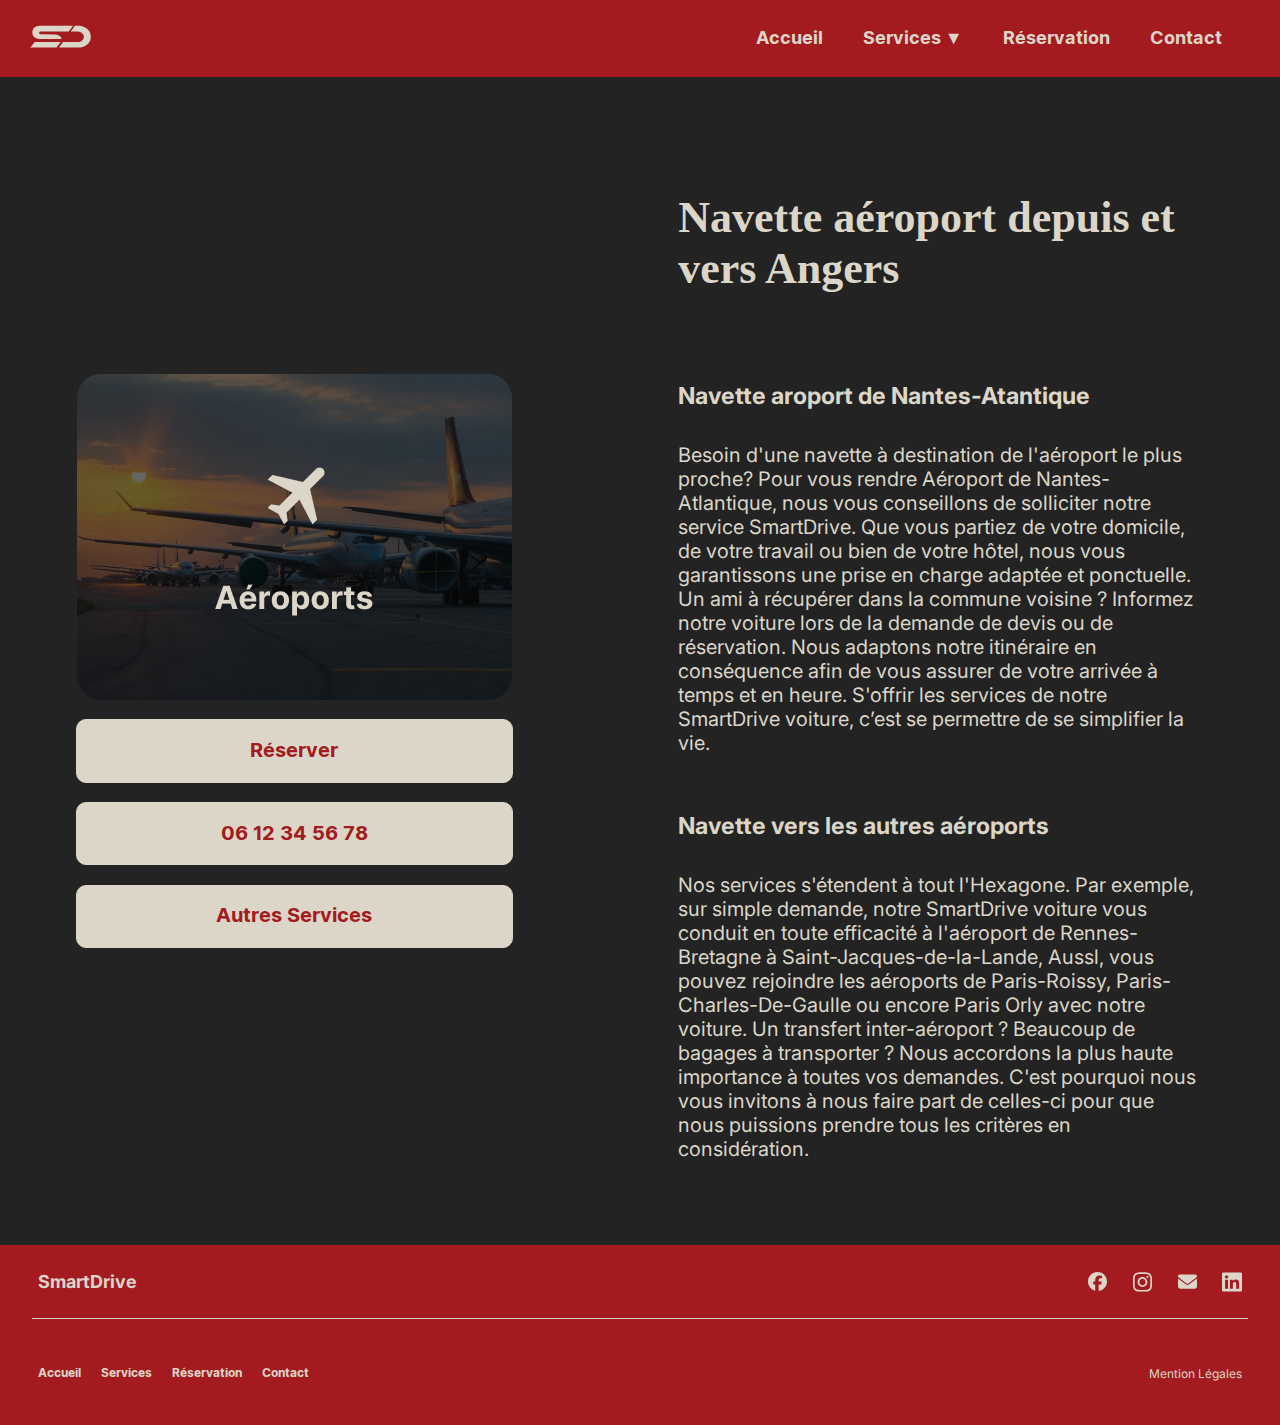
==== aeroport.html @ 3191eb0e "services + refonte des boutons" ====
<!DOCTYPE html>
<html lang="en">
<head>
    <meta charset="UTF-8">
    <meta name="viewport" content="width=device-width, initial-scale=1.0">
    <link rel="stylesheet" href="style.css">
    <link rel="preconnect" href="https://fonts.googleapis.com">
    <link rel="preconnect" href="https://fonts.gstatic.com" crossorigin>
    <link href="https://fonts.googleapis.com/css2?family=Konkhmer+Sleokchher&display=swap" rel="stylesheet">
    <link href="https://fonts.googleapis.com/icon?family=Material+Icons" rel="stylesheet">
    <link rel="icon" type="image/x-svg" href="Images/Plan de travail 1_1.svg">
    <title>SmartDrive - Réservation</title>
</head>
<body>
    <nav>
        <div id="nav">
            <div id="nav-container">
                <a id="nav-logo" href="index.html">
                    <img src="Images/Plan de travail 1_1.svg">
                </a>
                <ul class="nav-listing">
                    <li><a href="index.html">Accueil</a></li>
                    <li><a href="#ancre">Services ▼</a>
                        <ul class="dropdown">
                            <li><a href="demande.html">A la demande</a></li>
                            <li><a href="distance.html">Toutes distances</a></li>
                            <li><a href="aeroport.html">Aéroports</a></li>
                            <li><a href="gare.html">Gares</a></li>
                            <li><a href="balneaire.html">Station balnéaires</a></li>
                            <li><a href="business.html">Business</a></li>
                            <li><a href="mariage.html">Mariage</a></li>
                            <li><a href="tourisme.html">Tourisme</a></li>
                        </ul>
                    </li>
                    <li><a href="réservation.html">Réservation</a></li>
                    <li><a href="contact.html">Contact</a></li>
                </ul>
            </div>
        </div>
    </nav>
    <main>
        <div class="type-service">
            <div class="type-service-button">
                <img src="Images/Frame 105 (5).png">
                <a href="réservation.html">Réserver</a>
                <a href="tel:+33612345678">06 12 34 56 78</a>
                <a href="index.html #ancre">Autres Services</a>
            </div>
            <div class="type-service-text"> 
                <h1>Navette aéroport depuis et vers Angers</h1>
                <h3>Navette aroport de Nantes-Atantique</h3>
                <p>Besoin d'une navette à destination de l'aéroport le plus proche? Pour vous rendre Aéroport de Nantes-Atlantique, nous vous conseillons de solliciter notre service SmartDrive. Que vous partiez de votre domicile, de votre travail ou bien de votre hôtel, nous vous garantissons une prise en charge adaptée et ponctuelle. Un ami à récupérer dans la commune voisine ? Informez notre voiture lors de la demande de devis ou de réservation. Nous adaptons notre itinéraire en conséquence afin de vous assurer de votre arrivée à temps et en heure. S'offrir les services de notre SmartDrive voiture, c’est se permettre de se simplifier la vie.</p>
                <h3>Navette vers les autres aéroports</h3>
                <p>Nos services s'étendent à tout l'Hexagone. Par exemple, sur simple demande, notre SmartDrive voiture vous conduit en toute efficacité à l'aéroport de Rennes-Bretagne à Saint-Jacques-de-la-Lande, Aussl, vous pouvez rejoindre les aéroports de Paris-Roissy, Paris-Charles-De-Gaulle ou encore Paris Orly avec notre voiture. Un transfert inter-aéroport ? Beaucoup de bagages à transporter ? Nous accordons la plus haute importance à toutes vos demandes. C'est pourquoi nous vous invitons à nous faire part de celles-ci pour que nous puissions prendre tous les critères en considération.</p>
            </div>
        </div>
    </main>
    <footer>
        <div id="headfooter">
            <h1>SmartDrive</h1>
            <div id="reseau">
                <a href="">
                    <img src="Images/facebook-brands-solid.svg">
                </a>
                <a href="">
                    <img src="Images/instagram-brands-solid.svg">
                </a>
                <a href="mailto:contact@smartdrive.com">
                    <img src="Images/envelope-solid.svg">
                </a>
                <a href="">
                    <img src="Images/linkedin-brands-solid.svg">
                </a>
            </div>
        </div>
        <div id="line">
            <div id="horizontal-line"></div>
        </div>
        <div id="bottomfooter">
            <ul class="nav-listing">
                <li><a href="index.html" >Accueil</a></li>
                <li><a href="contact.html">Services</a></li>
                <li><a href="réservation.html">Réservation</a></li>
                <li><a href="contact.html">Contact</a></li>
            </ul>
            <div id="mention">
                <a href="mention.html">Mention Légales</a>
            </div>
        </div>
    </footer>
    <script src="index.js"></script>    
</body> 
</html>
---- style.css ----
@import url('https://fonts.googleapis.com/css2?family=Inter:ital,opsz,wght@0,14..32,100..900;1,14..32,100..900&family=Konkhmer+Sleokchher&display=swap');

body{
    margin: 0;
    padding: 0;
    font-family: "Inter";
    background-color:#232323;
    color: #DBD6C8;
}
#nav{
    background: #A31B1E;
}
#nav-container{
    display: flex;
    align-items: center;
    justify-content: space-between;
    margin-inline: auto;
}
.nav-listing{
    display: flex;
    align-items: center;
    list-style: none;
    padding-right: 3vw;
}
.nav-listing a{
    padding: 10px 20px;
    font-size: 18px;
    text-decoration: none;
    color: #DBD6C8;
    font-family: "konkhmer Sleokchher";
}
.nav-listing a:hover{
    color: #232323;
}
#nav-logo{
    display: flex;
    align-items: center;
}
#nav-logo img{
    padding: 0 22px;
    max-width:6vw ;
}
ul li ul.dropdown li{
    display: block;
}
ul li ul.dropdown{
    padding: 20px 0;
    width: auto;
    background: #A31B1E;
    position: absolute;
    z-index: 999;
    display: none;
}
ul li:hover ul.dropdown{
    display: block;
}
#SD{
    background-image:url(Images/AdobeStock_826654348\ 1.png);
    background-repeat: no-repeat;
    background-size: cover;
    display: flex;
    justify-content: center;
    align-items: center;
    height: 50vw;
}
#SmartDrive{
    height: auto;
    display: flex;
    justify-content: center;
    align-items: center;
    flex-direction: column;
}
#SmartDrive h1{
    font-family: "Konkhmer Sleokchher";
    font-size: 106px;
    margin: 0;
}
#SmartDrive p{
    font-family: Castoro;
    font-size: 50px;
    margin: 0;
}
main h1{
    display: flex;
    justify-content: center;
    align-items: center;
    font-family: Castoro;
    font-size: 45px;
    margin: 4vw 0;
}
#header-txt{
    font-size: 18px;
    padding: 2vw 10vw 0;
}
#CTA{
    display: flex;
    justify-content: flex-end;
    align-items: flex-start;
    margin:0 10vw 5vw ;
    gap: 1vw;
}
#CTA a {
    display: flex;
    justify-content: center;
    align-items: center;
    background-color: #A31B1E;
    width: 7vw;
    height: 3.5vw;
    border: #A31B1E solid 1px;
    border-radius:12px ;
    color: #DBD6C8;
    text-decoration: none;
    font-size: 14px;
    font-family: "Konkhmer Sleokchher";
}
#CTA a:hover{
    color: #A31B1E;
    background-color: #DBD6C8;
    border: #DBD6C8 solid 1px;
}
#card {
    display: flex;
    justify-content: center;
    align-items: center;
    flex-wrap: wrap;
    gap: 1.2vw;
    margin:0 10vw 10vw ;
}
#card img{
    width: 3vw;
}
#card a{
    display: flex;
    justify-content: center;
    align-items: center;
    flex-direction: column;
    width: 18.5vw;
    height: 12vw;
    color: #232323;
    background-color: #DBD6C8;
    border: #DBD6C8 solid 1px;
    border-radius: 1vw;
    text-decoration: none;
    font-size: 24px;
    font-family: "Konkhmer Sleokchher";
    gap: 1vw;
}
#card p{
    margin: 0;
}#card a:hover{
    background-color: #A31B1E;
    border: #A31B1E;
}
#slider-container{
    margin: 0 0 10vw 10vw;
    overflow: hidden;
}
#slider-container #slider{
    display: flex;
    flex-wrap: nowrap;
    gap: 1vw;
    animation: transform 12s infinite ease-in-out;
}
#slider img{
    width: 30vw;
}
@keyframes transform{
    0%,
    20%{
        transform: translateX(0);
    }
    25%,
    45%{
        transform: translateX(-100%);
    }
    50%,
    70%{
        transform: translateX(-200%);
    }
    75%,
    95%{
        transform: translateX(-300%);
    }
    100%{
        transform: translateX(-400);
    }
}
.service{
    display: flex;
    justify-content: space-between;
    flex-direction: row;
    margin:5vw 10vw 5vw ;
}
.service-txt{
    display: flex;
    align-items: flex-end;
    flex-direction: column;
    width: 50%;
    text-align: justify;
}
.service img{
    max-width: 40%;
}
.service2-txt{
    display: flex;
    align-items: flex-start;
    flex-direction: column;
    width: 50%;
    text-align: justify;
}
.service h2{
    color: #A31B1E;
    font-family: Castoro;
    font-size: 32px;
}
footer{
    background-color: #A31B1E;
}
#headfooter{
    display: flex;
    justify-content: space-between;
    align-items: center;
    margin: 0 3vw 0;
    padding: 2vw 0;
}
#headfooter h1{
    font-size: 18px ;
    margin: 0;
}
#reseau{
    display: flex;
    justify-content: center;
    align-items: center;
    gap: 2vw;
}
#headfooter a{
    min-width: 1.5vw;
}
#headfooter img{
    display: flex;
    justify-content: center;
}
#line{
    display: flex;
    align-items: center;
    justify-content: center;
}
#horizontal-line{
    width: 95%;
    height: 1px;
    background-color: #DBD6C8;
}
#bottomfooter{
    display: flex;
    justify-content: space-between;
    align-items: center;
    margin: 0 3vw 0;
    padding: 2vw 0;
}
#bottomfooter ul{
    padding: 0;
}
#bottomfooter a{
    padding-left: 0;
    color: #DBD6C8;
    text-decoration: none;
    font-size: 12px;
}
.vertical-line{
    height: 30vw;
    width: 1px;
    background-color: #DBD6C8;
}
.lieu{
    display: flex;
    justify-content: center;
    flex-direction: column;
}
.reservation .lieu input{
    width: 40vw; 
}
.reservation{
    display: flex;
    margin-bottom: 5vw;
}
#form-gauche{
    display: flex;
    justify-content: flex-start;
    align-items: flex-start;
    flex-direction: column;
    margin: 0 5vw 0 ;
}
#form-droite{
    display: flex;
    justify-content: flex-start;
    align-items: flex-start;
    flex-direction: column;
    margin: 0 5vw 0 ;
}
#aller-retour input{
    width: 1vw;
    margin: 0 2vw 2vw 0;
    height: 1vw;
}
#aller-retour{
    margin-top: 2vw;
}
#date-horaire{
    display: flex;
    justify-content: space-between;
    gap: 1vw;
}
#date{
    display: flex;
    justify-content: center;
    flex-direction: column;
}
#horaire{
    display: flex;
    justify-content: center;
    flex-direction: column;
}
#adulte-enfant-bebe{
    display: flex;
    justify-content: space-between;
    gap: 1vw;
}
.adulte{
    display: flex;
    justify-content: center;
    flex-direction: column;
}
#nom-prenom{
    margin-top: 3.5vw;
    display: flex;
    justify-content: space-between;
    gap: 12vw;
}
.nom{
    display: flex;
    justify-content: center;
    flex-direction: column;
}
#phone-email{
    display: flex;
    justify-content: space-between;
    gap: 12vw;
}
.phone{
    display: flex;
    justify-content: center;
    flex-direction: column;
}
#comment{
    display: flex;
    flex-direction: column;
}
.reservation h2{
    font-size: 24px;
    font-family: "Konkhmer Sleokchher";
    margin-bottom: 2vw;
    font-weight: normal;
}
.reservation input{
    width: 12.5vw;
    height: 2vw;
    border: #DBD6C8 solid 1px;
    border-radius: 5px;
    margin: 1vw 0 2vw;
    font-size: 16px;
    font-family: "Inter";
}
.reservation textarea{
    width: 38vw;
    height: 10vw;
    border: #DBD6C8 solid 1px;
    border-radius: 5px;
    margin: 1vw 0 2vw;
    font-size: 16px;
    font-family: "Inter";
}
#submit{
    display: flex;
    justify-content: flex-end;
    width: 100%;
}
#submit button{
    background-color: #A31B1E;
    width: 7vw;
    height: 3.5vw;
    border: #A31B1E solid 1px;
    border-radius: 10px;
    color: #DBD6C8;
    font-size: 16px;
    font-family: "Konkhmer Sleokchher";
}
#submit button:hover{
    background-color: #DBD6C8;
    color: #A31B1E;
    border: #DBD6C8;
}
#contact {
    background: rgba(211, 211, 211, 0.5);
    background-image: url(Images/AdobeStock_509058265\ 1.png);
    background-size: cover;
    background-position: 50%;
    background-repeat: no-repeat;
    display: flex;
    justify-content: center;
    align-items: center;
    height: 40vw;
}
.vline{
    display: flex;
    align-items: center;
    justify-content: center;
}
#coordonnees{
    display: flex;
    justify-content: center;
    align-items: center;
    gap: 1vw;
    margin: 5vw 0;
}
#telephone{
    display: flex;
    justify-content: center;
    align-items: center;
    flex-direction: column;
    gap: 1vw;
    width: 33vw;
}
#mail{
    display: flex;
    justify-content: center;
    align-items: center;
    flex-direction: column;
    gap: 1vw;
    width: 33vw;
}
#dispo{
    display: flex;
    justify-content: center;
    align-items: center;
    flex-direction: column;
    gap: 1vw;
    width: 33vw;
}
#coordonnees img{
    width: 3vw;
}
#contactez-nous h1{
    font-family: "Konkhmer Sleokchher";
    font-size: 90px;
    margin: 0;
}
#message{
    display: flex;
    justify-content: center;
    align-items: center;
    flex-direction: column;
    margin: 5vw;
}
#message input{
    width: 19vw;
    height: 4vw;
    border: #DBD6C8 solid 3px;
    border-radius: 10px;
    font-size: 16px;
    font-family: "Inter";
    color: #DBD6C8;
    background-color: #232323;
}
#npte{
    display: flex;
    justify-content: center;
    align-items: center;
    flex-direction: row;
    gap: 4vw;
    margin: 5vw 0;
}
#message textarea{
    width: 90vw;
    height: 20vw;
    border: #DBD6C8 solid 3px;
    border-radius: 10px;
    font-size: 16px;
    font-family: "Inter";
    background-color: #232323;
    color: #DBD6C8;
    margin-bottom: 2vw;
}
::placeholder{
    color: #DBD6C8;
    padding-left: 1vw;
}
#message textarea::placeholder{
    padding: 1vw;
}
.type-service{
    display: flex;
    justify-content: center;
    align-items: center;
    flex-direction: column;
    gap: 1vw;
    margin: 5vw;
}
.type-service{
    display: flex;
    justify-content: space-between;
    align-items: center;
    flex-direction: row;
    gap: 1vw;
    margin: 5vw 0;
}
.type-service-button{
    display: flex;
    justify-content: center;
    align-items: center;
    flex-direction: column;
    gap: 1.5vw;
    margin: 0 6vw;
}
.type-service-button a{
    text-decoration: none;
    background-color: #DBD6C8;
    width: 100%;
    font-size: 20px;
    font-family: "Konkhmer Sleokchher";
    color: #A31B1E;
    text-align: center;
    border: #DBD6C8 solid 1px;
    border-radius: 10px;
    padding: 1vw 0;
}
.type-service-button a:hover{
    color: #DBD6C8;
    background-color: #A31B1E;
    border: #A31B1E solid 1px;
}
.type-service-text{
    display: flex;
    justify-content: center;
    align-items: flex-start;
    flex-direction: column;
    gap: 1vw;
    margin: 0 6vw;
    font-size: 20px;
}
.type-service-text h1{
    font-size: 44px;
}
.type-service-text h3{
    margin-bottom: 0;
}
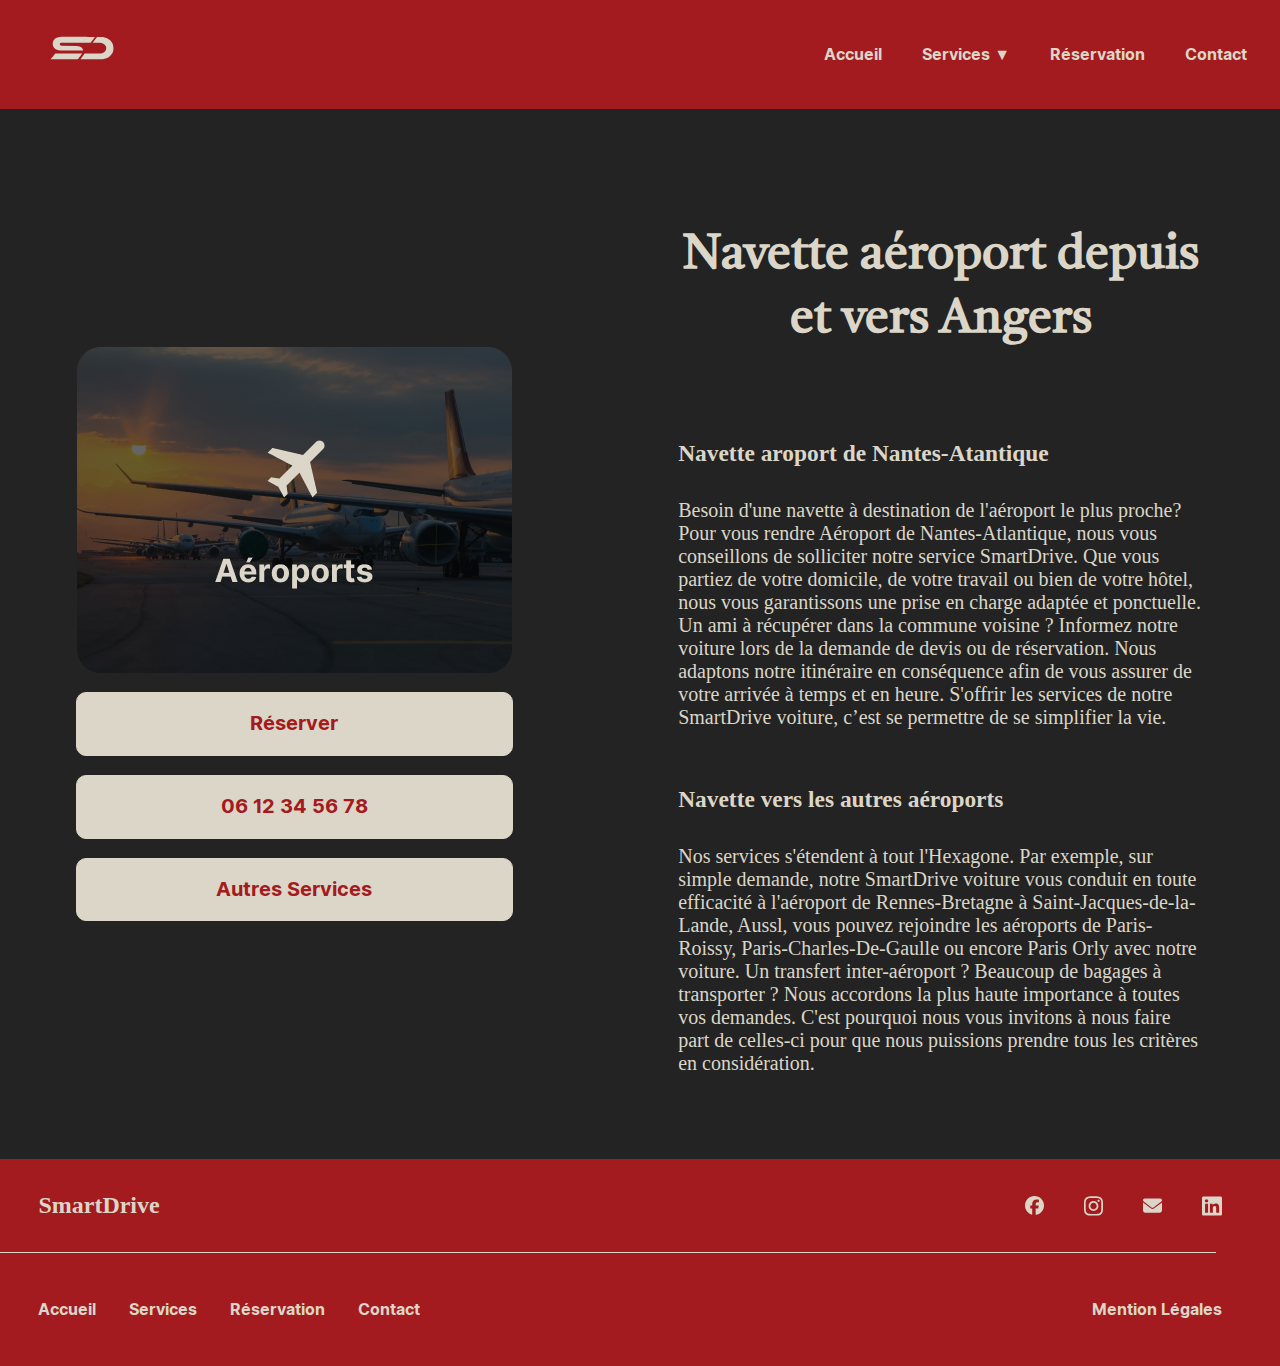
==== commit c3bf05ac: "Responsive fini + menu burger" ====
--- a/aeroport.html
+++ b/aeroport.html
@@ -9,35 +9,65 @@
     <link href="https://fonts.googleapis.com/css2?family=Konkhmer+Sleokchher&display=swap" rel="stylesheet">
     <link href="https://fonts.googleapis.com/icon?family=Material+Icons" rel="stylesheet">
     <link rel="icon" type="image/x-svg" href="Images/Plan de travail 1_1.svg">
-    <title>SmartDrive - Réservation</title>
+    <title>SmartDrive - Accueil</title>
 </head>
 <body>
     <nav>
-        <div id="nav">
-            <div id="nav-container">
-                <a id="nav-logo" href="index.html">
-                    <img src="Images/Plan de travail 1_1.svg">
-                </a>
-                <ul class="nav-listing">
-                    <li><a href="index.html">Accueil</a></li>
+        <a class="nav-logo" href="index.html">
+            <img src="Images/Plan de travail 1_1.svg">
+        </a>
+        <ul ontouchstart=showSidebar()>
+                <li class="hide-mobile"><a href="index.html">Accueil</a></li>
+                <li class="hide-mobile"><a href="#ancre">Services ▼</a>
+                    <ul class="dropdown">
+                        <li class="hide-mobile"><a href="demande.html">A la demande</a></li>
+                        <li class="hide-mobile"><a href="distance.html">Toutes distances</a></li>
+                        <li class="hide-mobile"><a href="aeroport.html">Aéroports</a></li>
+                        <li class="hide-mobile"><a href="gare.html">Gares</a></li>
+                        <li class="hide-mobile"><a href="balneaire.html">Station balnéaires</a></li>
+                        <li class="hide-mobile"><a href="business.html">Business</a></li>
+                        <li class="hide-mobile"><a href="mariage.html">Mariage</a></li>
+                        <li class="hide-mobile"><a href="tourisme.html">Tourisme</a></li>
+                    </ul>
+                </li>
+                <li class="hide-mobile"><a href="réservation.html">Réservation</a></li>
+                <li class="hide-mobile"><a href="contact.html">Contact</a></li>
+                <li id="hide-pc"><a href="#"><span  onclick=showSidebar() class="material-icons">menu</span></a></li>
+            </ul>
+        <div class="sidebar">
+            <a class="nav-logo" href="index.html">
+                <img src="Images/Plan de travail 1_1.svg">
+            </a>
+            <ul>
+                <li><a href="#"><span onclick=hideSidebar() ontouchstart=hideSidebar() class="material-icons">close</span></a></li>
+                <li><a href="index.html">Accueil</a></li>
                     <li><a href="#ancre">Services ▼</a>
-                        <ul class="dropdown">
-                            <li><a href="demande.html">A la demande</a></li>
-                            <li><a href="distance.html">Toutes distances</a></li>
-                            <li><a href="aeroport.html">Aéroports</a></li>
-                            <li><a href="gare.html">Gares</a></li>
-                            <li><a href="balneaire.html">Station balnéaires</a></li>
-                            <li><a href="business.html">Business</a></li>
-                            <li><a href="mariage.html">Mariage</a></li>
-                            <li><a href="tourisme.html">Tourisme</a></li>
-                        </ul>
-                    </li>
-                    <li><a href="réservation.html">Réservation</a></li>
-                    <li><a href="contact.html">Contact</a></li>
-                </ul>
-            </div>
+                    <ul class="dropdown">
+                        <li><a href="demande.html">A la demande</a></li>
+                        <li><a href="distance.html">Toutes distances</a></li>
+                        <li><a href="aeroport.html">Aéroports</a></li>
+                        <li><a href="gare.html">Gares</a></li>
+                        <li><a href="balneaire.html">Station balnéaires</a></li>
+                        <li><a href="business.html">Business</a></li>
+                        <li><a href="mariage.html">Mariage</a></li>
+                        <li><a href="tourisme.html">Tourisme</a></li>
+                    </ul>
+                </li>
+                <li><a href="réservation.html">Réservation</a></li>
+                <li><a href="contact.html">Contact</a></li>
+            </ul>
         </div>
     </nav>
+    <script>
+        function showSidebar(){
+            const sidebar = document.querySelector('.sidebar');
+            sidebar.style.display = 'flex';
+        }
+        function hideSidebar(){
+            const sidebar = document.querySelector('.sidebar');
+            sidebar.style.display = 'none';
+        }
+    </script>
     <main>
         <div class="type-service">
             <div class="type-service-button">
--- a/style.css
+++ b/style.css
@@ -1,4 +1,11 @@
-@import url('https://fonts.googleapis.com/css2?family=Inter:ital,opsz,wght@0,14..32,100..900;1,14..32,100..900&family=Konkhmer+Sleokchher&display=swap');
+@font-face{
+    font-family: "konkhmer Sleokchher";
+    src: url(Font/Konkhmer_Sleokchher.ttf);
+}
+@font-face {
+    font-family: "Castoro";
+    src: url(Font/Castoro-Regular.ttf);
+}
 
 body{
     margin: 0;
@@ -7,41 +14,43 @@
     background-color:#232323;
     color: #DBD6C8;
 }
-#nav{
+nav{
     background: #A31B1E;
-}
-#nav-container{
-    display: flex;
-    align-items: center;
-    justify-content: space-between;
-    margin-inline: auto;
-}
-.nav-listing{
-    display: flex;
-    align-items: center;
+    display: flex;
+    align-items: center;
+    justify-content: space-between;
+    flex-direction: row;
+}
+nav ul{
+    margin-right: 1vw;
+    display: flex;
+    flex-direction: row;
     list-style: none;
-    padding-right: 3vw;
-}
-.nav-listing a{
+    justify-content: center;
+    align-items: center;
+}
+nav a{
+    max-width:200px;
     padding: 10px 20px;
-    font-size: 18px;
+    font-size:1rem;
     text-decoration: none;
     color: #DBD6C8;
     font-family: "konkhmer Sleokchher";
 }
-.nav-listing a:hover{
+nav a:hover{
     color: #232323;
 }
-#nav-logo{
-    display: flex;
-    align-items: center;
-}
-#nav-logo img{
+.nav-logo img{
     padding: 0 22px;
-    max-width:6vw ;
+    max-width:40% ;
 }
 ul li ul.dropdown li{
     display: block;
+    padding: 0.5vw 0 0 0;
+}
+ul li ul.dropdown li a{
+    font-size:0.9rem;
+    font-family: "konkhmer Sleokchher";
 }
 ul li ul.dropdown{
     padding: 20px 0;
@@ -54,6 +63,38 @@
 ul li:hover ul.dropdown{
     display: block;
 }
+.sidebar{
+    position: fixed;
+    top: 0;
+    right: 0;
+    height: 100vh;
+    width: 20vw;
+    z-index: 999;
+    padding-top: 25%;
+    background-color: #A31B1E;
+    display: none;
+    flex-direction: column;
+    align-items: center;
+    justify-content: flex-start;
+}
+.sidebar .nav-logo img{
+    max-width: 20vw;
+}
+.sidebar ul{
+    display: flex;
+    flex-direction: column;
+    align-items: center;
+    justify-content: flex-start;
+    list-style: none;
+    padding: 0;
+    gap: 1vw;
+}
+.sidebar ul li a{
+    font-size:1.25rem;
+}
+.sidebar .material-icons{
+    font-size:10vw !important;
+}
 #SD{
     background-image:url(Images/AdobeStock_826654348\ 1.png);
     background-repeat: no-repeat;
@@ -72,24 +113,26 @@
 }
 #SmartDrive h1{
     font-family: "Konkhmer Sleokchher";
-    font-size: 106px;
+    font-size:6.625rem;
     margin: 0;
 }
 #SmartDrive p{
     font-family: Castoro;
-    font-size: 50px;
+    font-size:3.75rem;
     margin: 0;
+    text-align: center  ;
 }
 main h1{
     display: flex;
     justify-content: center;
     align-items: center;
     font-family: Castoro;
-    font-size: 45px;
+    font-size:3rem;
     margin: 4vw 0;
+    text-align: center;
 }
 #header-txt{
-    font-size: 18px;
+    font-size:1.3rem;
     padding: 2vw 10vw 0;
 }
 #CTA{
@@ -104,13 +147,12 @@
     justify-content: center;
     align-items: center;
     background-color: #A31B1E;
-    width: 7vw;
-    height: 3.5vw;
+    padding: 10px 40px;
     border: #A31B1E solid 1px;
     border-radius:12px ;
     color: #DBD6C8;
     text-decoration: none;
-    font-size: 14px;
+    font-size:1rem;
     font-family: "Konkhmer Sleokchher";
 }
 #CTA a:hover{
@@ -134,16 +176,16 @@
     justify-content: center;
     align-items: center;
     flex-direction: column;
-    width: 18.5vw;
-    height: 12vw;
     color: #232323;
     background-color: #DBD6C8;
     border: #DBD6C8 solid 1px;
     border-radius: 1vw;
     text-decoration: none;
-    font-size: 24px;
+    font-size:1.5rem;
     font-family: "Konkhmer Sleokchher";
     gap: 1vw;
+    width: 18.5vw;
+    height: 10vw;
 }
 #card p{
     margin: 0;
@@ -197,25 +239,44 @@
     flex-direction: column;
     width: 50%;
     text-align: justify;
-}
-.service img{
+    font-size:1.2rem;
+}
+#services img{
     max-width: 40%;
 }
-.service2-txt{
-    display: flex;
-    align-items: flex-start;
-    flex-direction: column;
-    width: 50%;
-    text-align: justify;
-}
-.service h2{
+.service-2{
+    display: flex;
+    justify-content: space-between;
+    flex-direction: row-reverse;
+    margin:5vw 10vw 5vw ;
+}
+#services h2{
     color: #A31B1E;
     font-family: Castoro;
-    font-size: 32px;
+    font-size:2rem;
 }
 footer{
     background-color: #A31B1E;
 }
+footer ul{
+    margin-right: 1vw;
+    display: flex;
+    flex-direction: row;
+    list-style: none;
+    justify-content: center;
+    align-items: center;
+    gap: 1vw;
+}
+footer a{
+    padding: 10px 20px;
+    font-size:1rem;
+    text-decoration: none;
+    color: #DBD6C8;
+    font-family: "konkhmer Sleokchher";
+}
+footer a:hover{
+    color: #232323;
+}
 #headfooter{
     display: flex;
     justify-content: space-between;
@@ -224,25 +285,19 @@
     padding: 2vw 0;
 }
 #headfooter h1{
-    font-size: 18px ;
+    font-size:1.5rem;
     margin: 0;
 }
 #reseau{
     display: flex;
     justify-content: center;
     align-items: center;
-    gap: 2vw;
 }
 #headfooter a{
     min-width: 1.5vw;
 }
 #headfooter img{
     display: flex;
-    justify-content: center;
-}
-#line{
-    display: flex;
-    align-items: center;
     justify-content: center;
 }
 #horizontal-line{
@@ -264,7 +319,7 @@
     padding-left: 0;
     color: #DBD6C8;
     text-decoration: none;
-    font-size: 12px;
+    font-size:1rem;
 }
 .vertical-line{
     height: 30vw;
@@ -334,7 +389,7 @@
     margin-top: 3.5vw;
     display: flex;
     justify-content: space-between;
-    gap: 12vw;
+    gap: 10vw;
 }
 .nom{
     display: flex;
@@ -344,7 +399,7 @@
 #phone-email{
     display: flex;
     justify-content: space-between;
-    gap: 12vw;
+    gap: 10vw;
 }
 .phone{
     display: flex;
@@ -356,18 +411,17 @@
     flex-direction: column;
 }
 .reservation h2{
-    font-size: 24px;
+    font-size:1.5rem;
     font-family: "Konkhmer Sleokchher";
     margin-bottom: 2vw;
     font-weight: normal;
 }
 .reservation input{
-    width: 12.5vw;
-    height: 2vw;
+    padding: 10px 15px;
     border: #DBD6C8 solid 1px;
     border-radius: 5px;
     margin: 1vw 0 2vw;
-    font-size: 16px;
+    font-size:1rem;
     font-family: "Inter";
 }
 .reservation textarea{
@@ -376,7 +430,7 @@
     border: #DBD6C8 solid 1px;
     border-radius: 5px;
     margin: 1vw 0 2vw;
-    font-size: 16px;
+    font-size:1rem;
     font-family: "Inter";
 }
 #submit{
@@ -386,12 +440,11 @@
 }
 #submit button{
     background-color: #A31B1E;
-    width: 7vw;
-    height: 3.5vw;
+    padding: 10px 40px;
     border: #A31B1E solid 1px;
     border-radius: 10px;
     color: #DBD6C8;
-    font-size: 16px;
+    font-size:1rem;
     font-family: "Konkhmer Sleokchher";
 }
 #submit button:hover{
@@ -410,11 +463,6 @@
     align-items: center;
     height: 40vw;
 }
-.vline{
-    display: flex;
-    align-items: center;
-    justify-content: center;
-}
 #coordonnees{
     display: flex;
     justify-content: center;
@@ -451,7 +499,7 @@
 }
 #contactez-nous h1{
     font-family: "Konkhmer Sleokchher";
-    font-size: 90px;
+    font-size:5.625rem;
     margin: 0;
 }
 #message{
@@ -466,7 +514,7 @@
     height: 4vw;
     border: #DBD6C8 solid 3px;
     border-radius: 10px;
-    font-size: 16px;
+    font-size:1rem;
     font-family: "Inter";
     color: #DBD6C8;
     background-color: #232323;
@@ -484,7 +532,7 @@
     height: 20vw;
     border: #DBD6C8 solid 3px;
     border-radius: 10px;
-    font-size: 16px;
+    font-size:1rem;
     font-family: "Inter";
     background-color: #232323;
     color: #DBD6C8;
@@ -525,7 +573,7 @@
     text-decoration: none;
     background-color: #DBD6C8;
     width: 100%;
-    font-size: 20px;
+    font-size:1.25rem;
     font-family: "Konkhmer Sleokchher";
     color: #A31B1E;
     text-align: center;
@@ -545,11 +593,267 @@
     flex-direction: column;
     gap: 1vw;
     margin: 0 6vw;
-    font-size: 20px;
+    font-size:1.25rem;
 }
 .type-service-text h1{
-    font-size: 44px;
+    font-size:2.75;
 }
 .type-service-text h3{
     margin-bottom: 0;
-}+}
+@media(min-width: 1023px) {
+    #hide-pc{
+        display: none;
+    }    
+}
+@media(min-width: 768px) and (max-width: 1024px) {
+    .hide-mobile{    
+        display: none;
+    }
+    .sidebar{
+        width: 100%;
+    }
+    #SmartDrive h1{
+        font-size: 4rem;
+    }
+    #SmartDrive p{
+        font-size: 2rem;
+    }
+    #header-txt{
+        font-size: 1.15rem;
+    }
+    #CTA a{
+        padding: 10px 20px;
+        font-size: 0.875rem;
+    }
+    #card a{
+        font-size: 1.25rem;
+        width: 100%;
+        padding-top: 12px;
+    }
+   .service{
+        flex-direction: column;
+        gap: 5vw;
+    }
+    .service-2{
+        flex-direction: column;
+        gap: 5vw;
+    }
+    #services img{
+        max-width: 100%;
+    }
+    .service-txt{
+        width: 100%;
+    }
+    #slider-container{
+        margin: 0 0 5vw 0;
+    }
+    #slider img{
+        width: 100%;
+    }
+    #reseau img{
+        width: 4vw;
+    }
+    .vertical-line{
+        height: 50vw;
+        width: 1px;
+    }
+    #nom-prenom{
+        flex-direction: column;
+        gap: 2vw;
+    }
+    #phone-email{
+        flex-direction: column;
+        gap: 2vw;
+    }
+    #coordonnees{
+        gap: 2vw;
+    }
+    #coordonnees img{
+        width: 2vw;
+    }
+    #telephone{
+        width: 100%;
+    }
+    #mail{
+        width: 100%;
+    }
+    #dispo{
+        width: 100%;
+    }
+    #contactez-nous h1{
+        font-size: 3.5rem;
+    }
+    #message input{
+        width: 100%;
+    }
+    #message textarea{
+        width: 100%;
+    }
+    .type-service{
+        flex-direction: column;
+        gap: 2vw;
+    }
+    .type-service-button{
+        margin: 0;
+    }
+    .type-service-button a{
+        width: 100%;
+    }
+    .type-service-text h1{
+        font-size: 2rem;
+    }
+    .type-service-text h3{
+        font-size: 1.25rem;
+    }
+    .type-service-text p{
+        font-size: 1.1rem;
+    }
+   }
+   @media(max-width: 767px) {
+    .hide-mobile{    
+        display: none;
+    }
+    .sidebar{
+        width: 100%;
+    }
+    #SmartDrive h1{
+        font-size: 2rem;
+    }
+    #SmartDrive p{
+        font-size: 1rem;
+    }
+    #header-txt{
+        font-size: 0.8rem;
+    }
+    #CTA a{
+        padding: 10px 20px;
+        font-size: 0.875rem;
+    }
+    #card a{
+        font-size: 1.25rem;
+        width: 100%;
+        padding-top: 12px;
+        gap: 0;
+    }
+    #card img{
+        width: 5%;
+    }
+   .service{
+        flex-direction: column;
+        gap: 5vw;
+    }
+    .service-2{
+        flex-direction: column;
+        gap: 5vw;
+    }
+    #services img{
+        max-width: 100%;
+    }
+    .service-txt{
+        width: 100%;
+    }
+    #slider img{
+        width: 48%;
+    }
+    #headfooter{
+        flex-direction: column;
+        gap: 2vw;
+    }
+    #reseau img{
+        width: 8vw;
+    }
+    footer ul{
+        flex-direction: column;
+    }
+    .vertical-line{
+        height: 50vw;
+        width: 1px;
+    }
+    .reservation{
+        flex-direction: column;
+        gap: 2vw;
+        justify-content: center;
+        align-items: center;
+    }
+    #aller-retour input{
+        height: auto;
+        width: auto;
+        margin: 0 20px 20px 0;
+    }
+    #date-horaire{
+        flex-direction: column;
+        gap: 2vw;
+    }
+    #nom-prenom{
+        flex-direction: column;
+        gap: 2vw;
+    }
+    #phone-email{
+        flex-direction: column;
+        gap: 2vw;
+    }
+    #coordonnees{
+        flex-direction: column;
+        gap: 2vw;
+    }
+    #coordonnees img{
+        width: 8vw;
+    }
+    #telephone{
+        width: 100%;
+    }
+    #mail{
+        width: 100%;
+    }
+    #dispo{
+        width: 100%;
+    }
+    #contactez-nous h1{
+        font-size: 2rem;
+    }
+    #message input{
+        width: 100%;
+    }
+    #message textarea{
+        width: 100%;
+    }
+    #npte{
+        flex-direction: column;
+        gap: 2vw;
+    }
+    #npte input{
+        height: 30px;
+    }
+    .type-service{
+        flex-direction: column;
+        gap: 2vw;
+    }
+    .type-service-button{
+        margin: 0;
+    }
+    .type-service-button a{
+        width: 90%;
+    }
+    .type-service img{
+        width: 90%;
+    }
+    .type-service-text h1{
+        font-size: 2rem;
+    }
+    .type-service-text h3{
+        font-size: 1.25rem;
+    }
+    .type-service-text p{
+        font-size: 1.1rem;
+    }
+    .vertical-line{
+        all: unset;
+        height: 1px;
+        width: 50%;
+        background-color: #DBD6C8;
+    }
+    main h1{
+        font-size: 2.5rem;
+    }
+   }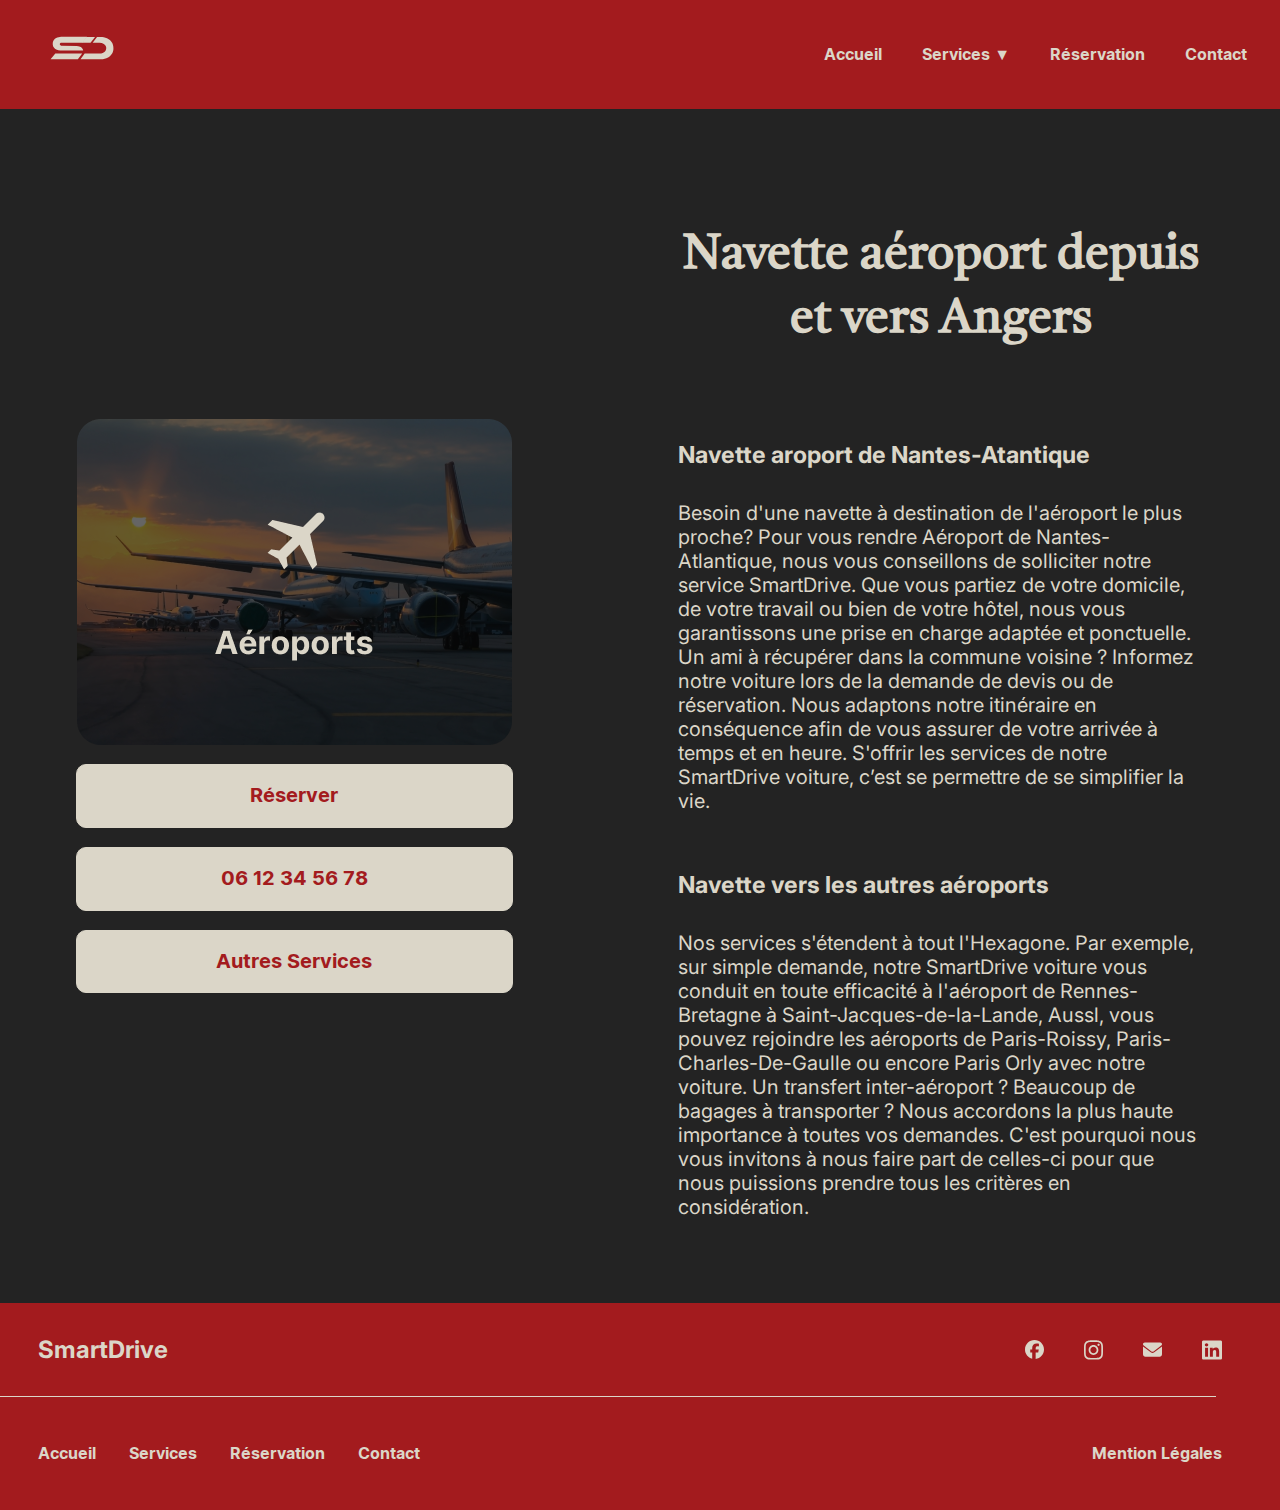
==== commit 8e076f69: "fin du projet" ====
--- a/aeroport.html
+++ b/aeroport.html
@@ -9,7 +9,7 @@
     <link href="https://fonts.googleapis.com/css2?family=Konkhmer+Sleokchher&display=swap" rel="stylesheet">
     <link href="https://fonts.googleapis.com/icon?family=Material+Icons" rel="stylesheet">
     <link rel="icon" type="image/x-svg" href="Images/Plan de travail 1_1.svg">
-    <title>SmartDrive - Accueil</title>
+    <title>Services - Aéroport</title>
 </head>
 <body>
     <nav>
@@ -109,7 +109,7 @@
         <div id="bottomfooter">
             <ul class="nav-listing">
                 <li><a href="index.html" >Accueil</a></li>
-                <li><a href="contact.html">Services</a></li>
+                <li><a href="index.html #ancre">Services</a>
                 <li><a href="réservation.html">Réservation</a></li>
                 <li><a href="contact.html">Contact</a></li>
             </ul>
@@ -118,6 +118,5 @@
             </div>
         </div>
     </footer>
-    <script src="index.js"></script>    
 </body> 
 </html>--- a/style.css
+++ b/style.css
@@ -6,13 +6,16 @@
     font-family: "Castoro";
     src: url(Font/Castoro-Regular.ttf);
 }
-
+@font-face {
+    font-family: "Inter";
+    src: url(Font/Inter-VariableFont_opsz\,wght.ttf);
+}
 body{
     margin: 0;
     padding: 0;
+    background-color:#232323;
+    color: #DBD6C8;
     font-family: "Inter";
-    background-color:#232323;
-    color: #DBD6C8;
 }
 nav{
     background: #A31B1E;
@@ -117,7 +120,7 @@
     margin: 0;
 }
 #SmartDrive p{
-    font-family: Castoro;
+    font-family: "Castoro";
     font-size:3.75rem;
     margin: 0;
     text-align: center  ;
@@ -322,14 +325,27 @@
     font-size:1rem;
 }
 .vertical-line{
-    height: 30vw;
+    height: 40vw;
     width: 1px;
     background-color: #DBD6C8;
 }
+#coordonnees .vertical-line{
+    height: 30vw;
+}
 .lieu{
     display: flex;
     justify-content: center;
     flex-direction: column;
+}
+.reservation input{
+    background-color: #DBD6C8;
+    color: #232323;
+    font-family: "Inter";
+}
+.reservation textarea{
+    background-color: #DBD6C8;
+    color: #232323;
+    font-family: "Inter";
 }
 .reservation .lieu input{
     width: 40vw; 
@@ -337,20 +353,21 @@
 .reservation{
     display: flex;
     margin-bottom: 5vw;
+    justify-content: center;
 }
 #form-gauche{
     display: flex;
     justify-content: flex-start;
     align-items: flex-start;
     flex-direction: column;
-    margin: 0 5vw 0 ;
+    margin: 0 30px 0 ;
 }
 #form-droite{
     display: flex;
     justify-content: flex-start;
     align-items: flex-start;
     flex-direction: column;
-    margin: 0 5vw 0 ;
+    margin: 0 30px 0 ;
 }
 #aller-retour input{
     width: 1vw;
@@ -389,7 +406,7 @@
     margin-top: 3.5vw;
     display: flex;
     justify-content: space-between;
-    gap: 10vw;
+    gap: 7vw;
 }
 .nom{
     display: flex;
@@ -399,7 +416,7 @@
 #phone-email{
     display: flex;
     justify-content: space-between;
-    gap: 10vw;
+    gap: 7vw;
 }
 .phone{
     display: flex;
@@ -422,10 +439,8 @@
     border-radius: 5px;
     margin: 1vw 0 2vw;
     font-size:1rem;
-    font-family: "Inter";
 }
 .reservation textarea{
-    width: 38vw;
     height: 10vw;
     border: #DBD6C8 solid 1px;
     border-radius: 5px;
@@ -507,7 +522,7 @@
     justify-content: center;
     align-items: center;
     flex-direction: column;
-    margin: 5vw;
+    margin: 4vw;
 }
 #message input{
     width: 19vw;
@@ -515,17 +530,17 @@
     border: #DBD6C8 solid 3px;
     border-radius: 10px;
     font-size:1rem;
-    font-family: "Inter";
     color: #DBD6C8;
     background-color: #232323;
+    padding: 1vw;
 }
 #npte{
     display: flex;
     justify-content: center;
     align-items: center;
     flex-direction: row;
-    gap: 4vw;
-    margin: 5vw 0;
+    gap: 2vw;
+    margin: 5vw;
 }
 #message textarea{
     width: 90vw;
@@ -533,14 +548,16 @@
     border: #DBD6C8 solid 3px;
     border-radius: 10px;
     font-size:1rem;
+    background-color: #232323;
+    color: #DBD6C8;
+    margin-bottom: 2vw;
+    padding-left: 1vw;
     font-family: "Inter";
-    background-color: #232323;
-    color: #DBD6C8;
-    margin-bottom: 2vw;
 }
 ::placeholder{
     color: #DBD6C8;
     padding-left: 1vw;
+    font-family: "Inter";
 }
 #message textarea::placeholder{
     padding: 1vw;
@@ -601,6 +618,13 @@
 .type-service-text h3{
     margin-bottom: 0;
 }
+#mention-legale{
+    margin: 0 5vw 5vw;
+}
+#div-comment{
+    width: 100%;
+    margin-top: 4%;
+}
 @media(min-width: 1023px) {
     #hide-pc{
         display: none;
@@ -658,6 +682,18 @@
         height: 50vw;
         width: 1px;
     }
+    .reservation{
+        flex-direction: column;
+        gap: 2vw;
+        justify-content: center;
+        align-items: center;
+    }
+    .reservation .vertical-line{
+        all: unset;
+        height: 1px;
+        width: 50%;
+        background-color: #DBD6C8;
+    }
     #nom-prenom{
         flex-direction: column;
         gap: 2vw;
@@ -684,11 +720,14 @@
     #contactez-nous h1{
         font-size: 3.5rem;
     }
+    #message {
+        margin: 2vw;
+    }
     #message input{
         width: 100%;
     }
-    #message textarea{
-        width: 100%;
+    #npte{
+        flex-direction: column;
     }
     .type-service{
         flex-direction: column;
